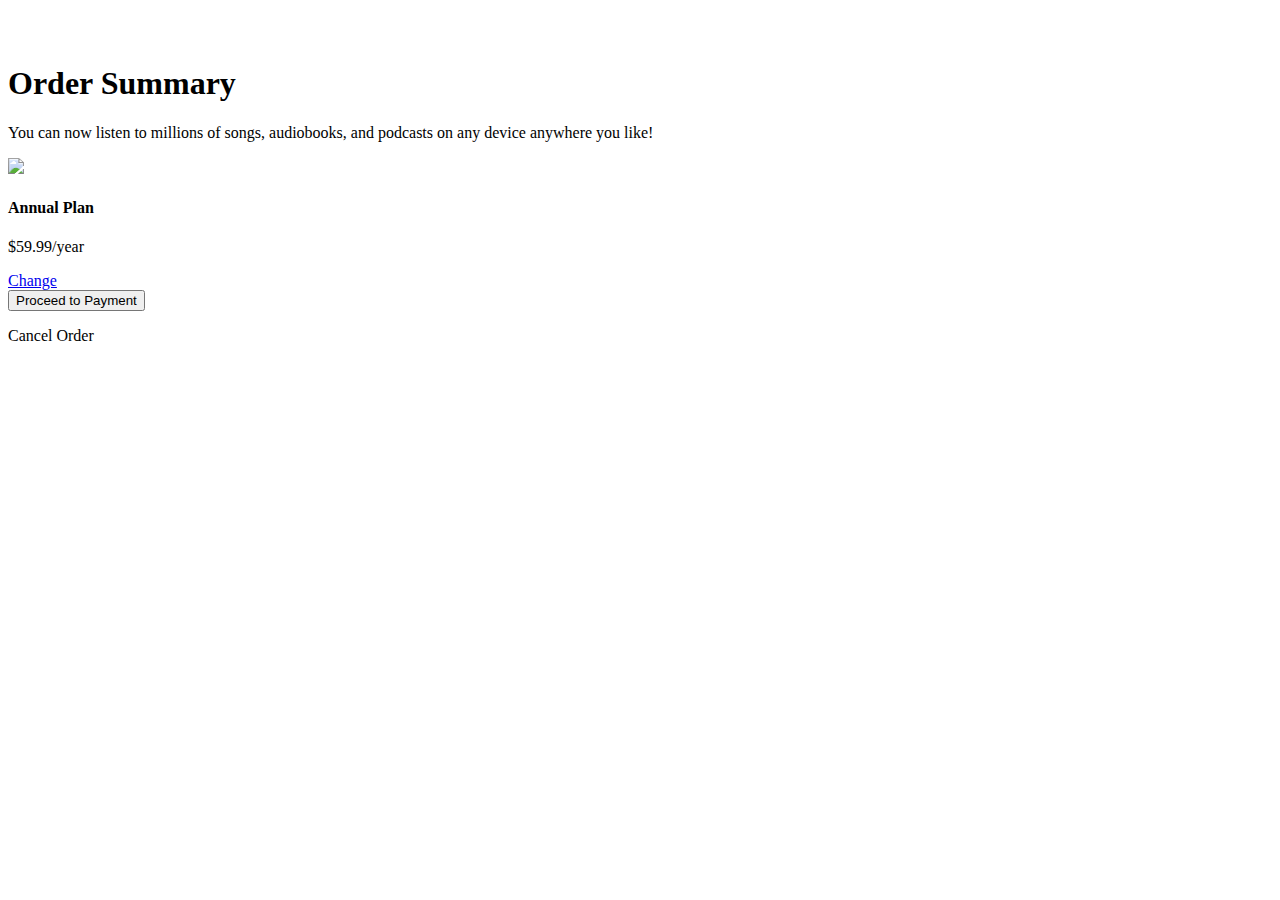
==== index.html @ a3d000ed "Update index.html" ====
<!DOCTYPE html>
<!DOCTYPE html>
<html lang="en">
<head>
  <meta charset="UTF-8">
  <meta name="viewport" content="width=device-width, initial-scale=1.0"> <!-- displays site properly based on user's device -->

  <link rel="icon" type="image/png" sizes="32x32" href="./images/favicon-32x32.png">
<link rel="stylesheet" href="styles.css">
  <title>Frontend Mentor | Order summary card</title>

  <!-- Feel free to remove these styles or customise in your own stylesheet 👍 -->
  <!-- <style>
    .attribution { font-size: 11px; text-align: center; }
    .attribution a { color: hsl(228, 45%, 44%); }
  </style> -->
</head>
<body>

  <section>
    <img src="pattern-background-desktop.svg" class="bgimg" alt="">
    <div>
      <div class = "hero">
        <img src="illustration-hero.svg" class="pic" style="border-top-left-radius: 1rem; border-top-right-radius: 1rem;" alt="">
        <h1 class="order"> Order Summary</h1>
        <p class="par">
          You can now listen to millions of songs, audiobooks, and podcasts on any 
          device anywhere you like!
        </p>

        <div class="plan">
          <img src="icon-music.svg">
          <div>
            <h4>Annual Plan</h4> 
            <p class="yr">$59.99/year</p>
          </div>
          <a href="#" class="change">Change</a> 
        </div>  

        <button class="btn">Proceed to Payment</button>
        <p class = "can">  Cancel Order </p>
      
       
      </div>
    </div>
    
  </section>

</body>
</html>
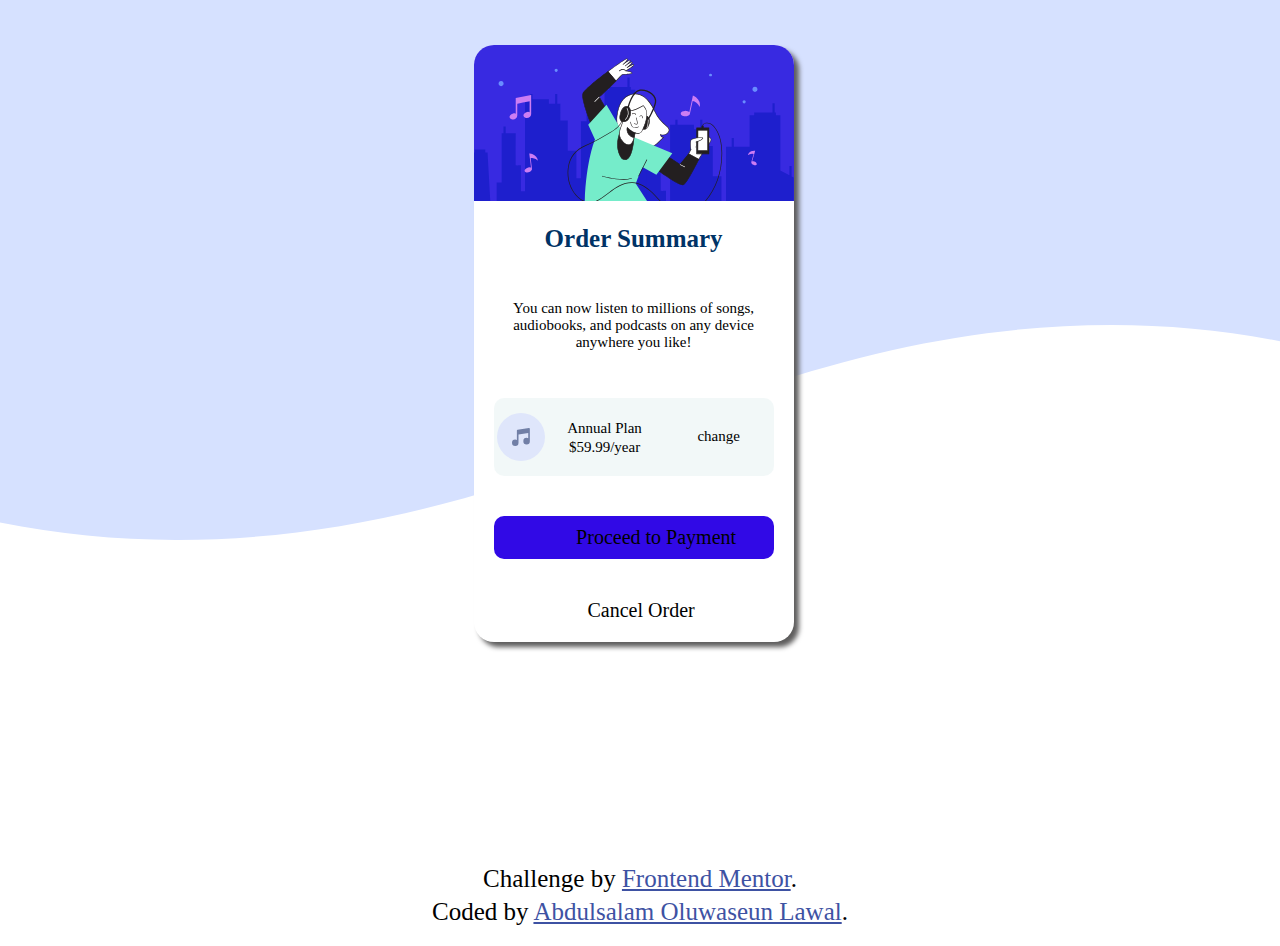
==== commit cad5df0d: "abdulsalam" ====
--- a/index.html
+++ b/index.html
@@ -1,50 +1,68 @@
-<!DOCTYPE html>
 <!DOCTYPE html>
 <html lang="en">
+
 <head>
-  <meta charset="UTF-8">
-  <meta name="viewport" content="width=device-width, initial-scale=1.0"> <!-- displays site properly based on user's device -->
+    <meta charset="UTF-8">
+    <meta name="viewport" content="width=device-width, initial-scale=1.0">
+    <!-- displays site properly based on user's device -->
+    <link rel="stylesheet" href="styles.css">
+    <link rel="icon" type="image/png" sizes="32x32" href="images/favicon-32x32.png">
 
-  <link rel="icon" type="image/png" sizes="32x32" href="./images/favicon-32x32.png">
-<link rel="stylesheet" href="styles.css">
-  <title>Frontend Mentor | Order summary card</title>
+    <title>Frontend Mentor | Order summary card</title>
 
-  <!-- Feel free to remove these styles or customise in your own stylesheet 👍 -->
-  <!-- <style>
-    .attribution { font-size: 11px; text-align: center; }
-    .attribution a { color: hsl(228, 45%, 44%); }
-  </style> -->
 </head>
-<body>
 
-  <section>
-    <img src="pattern-background-desktop.svg" class="bgimg" alt="">
-    <div>
-      <div class = "hero">
-        <img src="illustration-hero.svg" class="pic" style="border-top-left-radius: 1rem; border-top-right-radius: 1rem;" alt="">
-        <h1 class="order"> Order Summary</h1>
-        <p class="par">
-          You can now listen to millions of songs, audiobooks, and podcasts on any 
-          device anywhere you like!
-        </p>
+<body class="container">
+    <div class="sub-container">
+        <div class="pay">
+            <div>
+                <img src="images/illustration-hero.svg" alt="">
+            </div>
+            <h3>Order Summary</h3>
+            <div>
+                <p class="maintext">You can now listen to millions of songs, audiobooks, and podcasts on any device anywhere you like!</p>
+            </div>
+            <div class="button">
+                <div class="price1">
+                    <div class="img2">
+                        <img src="images/icon-music.svg" alt="" cl>
+                    </div>
+                    <div class="price">
+                        <p id="p1">Annual Plan</p>
+                        <p> $59.99/year </p>
+                    </div>
+                </div>
 
-        <div class="plan">
-          <img src="icon-music.svg">
-          <div>
-            <h4>Annual Plan</h4> 
-            <p class="yr">$59.99/year</p>
-          </div>
-          <a href="#" class="change">Change</a> 
-        </div>  
 
-        <button class="btn">Proceed to Payment</button>
-        <p class = "can">  Cancel Order </p>
-      
-       
-      </div>
+                <p id="p3">change</p>
+            </div>
+
+            <div id="p4">
+                Proceed to Payment
+            </div>
+
+            <div id="cl">
+                Cancel Order
+            </div>
+
+
+        </div>
+
+        <div class="attribution">
+            <p class="p5">
+                Challenge by <a href="https://www.frontendmentor.io?ref=challenge" target="_blank">Frontend Mentor</a>.
+            </p>
+            <p class="p6">
+                Coded by <a href="#">Abdulsalam Oluwaseun Lawal</a>.
+            </p>
+        </div>
+
+
     </div>
-    
-  </section>
+
+
+
 
 </body>
-</html>
+
+</html>--- a/styles.css
+++ b/styles.css
@@ -0,0 +1,344 @@
+* {
+    margin: 0;
+    padding: 0;
+}
+
+.container {
+    width: 100%;
+    height: 60vh;
+    background: url(bg-desktop.svg) center no-repeat;
+    background-size: cover;
+    /* background-image: url(bg-desktop.svg);
+    background-position: center no-repeat;*/
+}
+
+.sub-container {
+    display: flex;
+    flex-direction: column;
+    justify-content: space-evenly;
+}
+
+.img2 {
+    size: 10 x 10;
+    margin-top: 15px;
+}
+
+.img2:hover {
+    transition: 2ms;
+    transform: translateY(-2px);
+}
+
+.pay {
+    width: 25%;
+    border-radius: 20px;
+    position: absolute;
+    top: 5%;
+    left: 37%;
+    display: flex;
+    flex-direction: column;
+    justify-items: center;
+    justify-content: space-evenly;
+    background-color: white;
+    box-shadow: 5px 5px 5px rgb(94, 93, 93);
+}
+
+img {
+    width: 100%;
+    border-top-left-radius: 20px;
+    border-top-right-radius: 20px;
+}
+
+h3 {
+    color: #003366;
+    padding: 20px;
+    text-align: center;
+    font-size: 25px;
+}
+
+.maintext {
+    padding: 17px;
+    text-align: center;
+    font-size: 15px;
+    margin: 10px;
+}
+
+.button {
+    height: 40%;
+    text-align: center;
+    font-size: 15px;
+    margin: 20px;
+    background: rgba(123, 187, 187, 0.1);
+    border-radius: 10px;
+    display: flex;
+    flex-direction: row;
+    justify-content: space-evenly;
+    cursor: pointer;
+}
+
+.button:hover {
+    transition: 2ms;
+    transform: translateY(-2px);
+    box-shadow: 3px 3px 13px 9px rgb(202, 230, 230);
+}
+
+
+/*input-group i {
+    position: absolute;
+    top: 13px;
+    left: 17px;
+    font-size: 18px;
+    color: #aaa;
+}*/
+
+.price1 {
+    display: flex;
+    flex-direction: row;
+    justify-content: space-between;
+}
+
+.price {
+    padding: 10px;
+    margin: 10px;
+    display: flex;
+    flex-direction: column;
+    justify-content: space-around;
+}
+
+.price:hover {
+    transition: 2ms;
+    transform: translateY(-2px);
+}
+
+#p1 {
+    padding: 0px;
+    margin: 2px;
+}
+
+#p3 {
+    margin: 30px;
+}
+
+#p3:hover {
+    transition: 2ms;
+    transform: translateY(-2px);
+}
+
+#p4 {
+    height: 40%;
+    text-align: center;
+    font-size: 20px;
+    margin: 20px;
+    padding: 10px;
+    padding-left: 55px;
+    background: rgb(49, 9, 230);
+    border-radius: 10px;
+    cursor: pointer;
+}
+
+#p4:hover {
+    transition: 2ms;
+    transform: translateY(-2px);
+    box-shadow: 3px 3px 13px 9px rgb(13, 236, 236);
+}
+
+#cl {
+    text-align: center;
+    font-size: 20px;
+    margin: 10px;
+    padding: 10px;
+    padding-left: 25px;
+    border-radius: 10px;
+    cursor: pointer;
+}
+
+#cl:hover {
+    transition: 2ms;
+    transform: translateY(-2px);
+    box-shadow: 3px 3px 13px 9px rgb(232, 236, 236);
+}
+
+.attribution {
+    position: absolute;
+    top: 95%;
+    font-size: 25px;
+    margin-top: 10px;
+    text-align: center;
+    display: flex;
+    flex-direction: column;
+    justify-content: space-between;
+    align-self: center;
+}
+
+.attribution a {
+    color: hsl(228, 45%, 44%);
+}
+
+.p5 {
+    margin-bottom: 5px;
+}
+
+.p6 {
+    margin-bottom: 20px;
+}
+
+@media (max-width: 800px) {
+    .container {
+        width: 400%;
+        height: 60vh;
+        background: url(bg-desktop.svg) center no-repeat;
+        background-size: auto;
+    }
+    .sub-container {
+        display: flex;
+        flex-direction: column;
+        justify-content: space-evenly;
+    }
+    .pay {
+        width: 80%;
+        border-radius: 10px;
+        position: absolute;
+        top: 5%;
+        left: 10%;
+        display: flex;
+        flex-direction: column;
+        justify-items: center;
+        justify-content: space-evenly;
+    }
+    img {
+        width: 100%;
+        border-top-left-radius: 10px;
+        border-top-right-radius: 10px;
+    }
+    .button {
+        height: 40%;
+        text-align: center;
+        font-size: 15px;
+        margin: 10px;
+        background: rgba(123, 187, 187, 0.1);
+        border-radius: 10px;
+        display: flex;
+        flex-direction: row;
+        justify-content: space-evenly;
+        cursor: pointer;
+    }
+    .img2 {
+        size: 5 x 5;
+        margin: 10px;
+        display: flex;
+        flex-direction: row;
+        align-items: center;
+    }
+    #p3 {
+        margin: 10px;
+        margin-top: 30px;
+    }
+    .attribution {
+        position: absolute;
+        top: 95%;
+        left: 15%;
+        margin: 10px;
+        font-size: 15px;
+        display: flex;
+        flex-direction: column;
+        justify-items: space-between;
+        align-self: center;
+    }
+    #p4 {
+        height: 40%;
+        text-align: center;
+        font-size: 15px;
+        margin: 20px;
+        padding: 10px;
+        padding-left: 5px;
+        background: rgb(49, 9, 230);
+        border-radius: 10px;
+        cursor: pointer;
+    }
+    .p5 {
+        margin: 10px;
+    }
+    .p6 {
+        margin-bottom: 20px;
+    }
+}
+
+@media (max-height:600px) {
+    .attribution {
+        position: absolute;
+        top: 105%;
+        left: 10%;
+        margin-top: 15px;
+        font-size: 15px;
+        display: flex;
+        flex-direction: column;
+        justify-items: space-between;
+        align-items: center;
+    }
+}
+
+
+/*@media(max-width:370px) {
+    .button {
+        margin: 10px;
+    }
+    .price1 {}
+    .img2 {}
+    .price {
+        font-size: 15px;
+    }
+    #p3 {
+        font-size: 15px;
+    }
+}
+
+
+/*@media (max-width: 320px) {
+    .price {
+        padding: 5px;
+        display: flex;
+        flex-direction: column;
+        justify-content: space-between;
+    }
+    .button {
+        height: 40%;
+        text-align: center;
+        font-size: 10px;
+        margin: 20px;
+        background: rgba(123, 187, 187, 0.1);
+        border-radius: 10px;
+        display: flex;
+        flex-direction: row;
+        justify-content: space-evenly;
+        cursor: pointer;
+    }
+    .price1 {
+        font-size: 15px;
+        display: flex;
+        flex-direction: row;
+    }
+    .img2 {
+        size: 50 x 50;
+        margin-top: 0px;
+    }
+    #p4 {
+        height: 40%;
+        text-align: center;
+        font-size: 20px;
+        margin: 20px;
+        padding: 10px;
+        padding-left: 55px;
+        background: rgb(49, 9, 230);
+        border-radius: 10px;
+        cursor: pointer;
+    }
+    .attribution {
+        position: absolute;
+        top: 95%;
+        left: 20%;
+        margin: 10px;
+        font-size: 15px;
+        display: flex;
+        flex-direction: column;
+        justify-items: space-between;
+    }
+}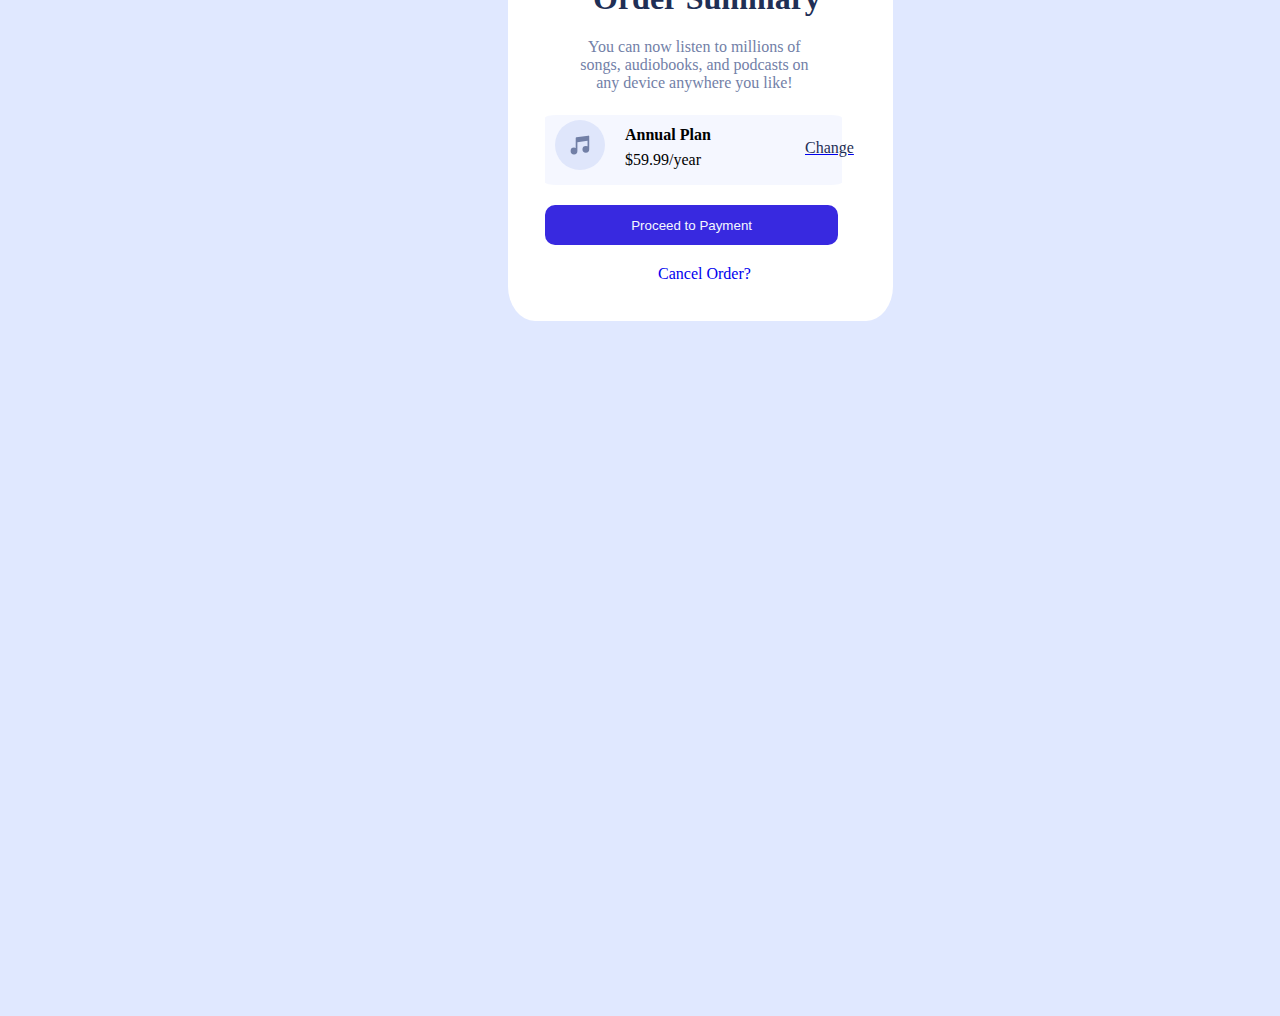
==== commit 8f42573d: "made more changes to the code" ====
--- a/index.html
+++ b/index.html
@@ -1,68 +1,97 @@
 <!DOCTYPE html>
 <html lang="en">
+<head>
+  <meta charset="UTF-8">
+  <meta name="viewport" content="width=device-width, initial-scale=1.0"> <!-- displays site properly based on user's device -->
 
-<head>
-    <meta charset="UTF-8">
-    <meta name="viewport" content="width=device-width, initial-scale=1.0">
-    <!-- displays site properly based on user's device -->
-    <link rel="stylesheet" href="styles.css">
-    <link rel="icon" type="image/png" sizes="32x32" href="images/favicon-32x32.png">
-
-    <title>Frontend Mentor | Order summary card</title>
+  <link rel="icon" type="image/png" sizes="32x32" href="./images/favicon-32x32.png">
+  <link rel="stylesheet" href="./style.css">
+  
+  <title>Frontend Mentor | Order summary card</title>
 
 </head>
+<body>
 
-<body class="container">
-    <div class="sub-container">
-        <div class="pay">
-            <div>
-                <img src="images/illustration-hero.svg" alt="">
-            </div>
-            <h3>Order Summary</h3>
-            <div>
-                <p class="maintext">You can now listen to millions of songs, audiobooks, and podcasts on any device anywhere you like!</p>
-            </div>
-            <div class="button">
-                <div class="price1">
-                    <div class="img2">
-                        <img src="images/icon-music.svg" alt="" cl>
-                    </div>
-                    <div class="price">
-                        <p id="p1">Annual Plan</p>
-                        <p> $59.99/year </p>
-                    </div>
-                </div>
+  <div class="container">
 
+    <div class="section-1">
 
-                <p id="p3">change</p>
-            </div>
+      <div class="img-bg">
+        <img src="/images/pattern-background-desktop.svg" alt="">
+      </div>
+  
+     <div class="box">
+        
+      </div>
+  
+      <div class="img-anim">
+        <img src="/images/illustration-hero.svg" alt="">
+      </div>
+  
+    </div>
 
-            <div id="p4">
-                Proceed to Payment
-            </div>
+    <div class="section-2">
+      <h1>Order Summary</h1>
+      <p>You can now listen to millions of songs, audiobooks, and podcasts on any 
+        device anywhere you like!</p>
+    </div> 
 
-            <div id="cl">
-                Cancel Order
-            </div>
+    <div class="section-3">
 
-
-        </div>
-
-        <div class="attribution">
-            <p class="p5">
-                Challenge by <a href="https://www.frontendmentor.io?ref=challenge" target="_blank">Frontend Mentor</a>.
-            </p>
-            <p class="p6">
-                Coded by <a href="#">Abdulsalam Oluwaseun Lawal</a>.
-            </p>
-        </div>
-
+     <div class="img-music">
+      <img src="/images/icon-music.svg" alt="">
+     </div>
+      <h4>Annual Plan</h4>
+      <p>$59.99/year</p>
+      <a href="#"><span class="change">Change</span></a>
 
     </div>
+
+    <div class="section-2">
+      <button class="pay">Proceed to Payment</button><br>
+      <a href="#"><span class="cancel">Cancel Order?</span></a>
+
+    </div>
+
+  
+    
+  </div>
 
 
 
 
+
+
+
+
+
+
+
+
+
+
+
+
+
+
+
+
+
+
+  <!-- Order Summary
+
+  
+
+  Annual Plan
+  
+
+  Change
+
+  
+  
+  <div class="attribution">
+    Challenge by <a href="https://www.frontendmentor.io?ref=challenge" target="_blank">Frontend Mentor</a>. 
+    Coded by <a href="#">Your Name Here</a>.
+  </div> -->
 </body>
-
 </html>--- a/style.css
+++ b/style.css
@@ -0,0 +1,128 @@
+body {
+    background-color:  hsl(225, 100%, 94%);
+    /* font-family: (https://fonts.google.com/specimen/Red+Hat+Display); */
+}
+.img-bg img {
+    width: 100%;
+    max-width: 100%;
+    
+}
+
+.box {
+    width: 385px;
+    height: 55vh; 
+    background-color: white;
+    border-bottom-left-radius: 7%;
+    border-bottom-right-radius: 7%;
+    position: relative;
+   bottom: 200px;
+    left: 500px;
+
+}
+
+.img-anim img {
+    width: 100%;
+    max-width: 28.9%;
+    border-top-left-radius: 7%;
+    border-top-right-radius: 7%;
+    position: relative;
+    left: 500px;
+    bottom: 753px ;
+}
+
+.section-2 {
+    position: relative;
+    bottom: 745px;
+}
+
+h1 {
+    margin-left: 585px;
+    color: hsl(223, 47%, 23%);
+    font-weight: 900;
+}
+
+.section-2 p {
+    width: 100%;
+    max-width: 20%;
+    text-align: center;
+    margin-left: 560px;
+    align-items: justify;
+    font-size: 16px;
+    color:  hsl(224, 23%, 55%);
+}
+
+
+.section-3 {
+    width: 100%;
+    height: 70px;
+    max-width: 23.5%;
+    position: relative;
+    bottom: 738px;
+    left: 537px;
+    border-radius: 4%;
+    background-color: hsl(225, 100%, 98%); 
+}
+
+
+.img-music img {
+    width: 50px;
+    height: 50px;
+    margin-top: 5px;
+    margin-left: 10px;
+}
+
+.section-3 h4{
+    position: inherit;
+    bottom: 70px;
+    left: 80px;
+    font-weight: 700;
+}
+
+.section-3 p {
+    position: inherit;
+    bottom: 84px;
+    left: 80px;
+}
+ a .change {
+    position: relative;
+    bottom: 130px;
+    left: 260px;
+    color: hsl(223, 47%, 23%);
+}
+
+a .change :hover {
+    text-decoration: none;
+}
+
+
+
+.pay {
+    width: 100%;
+    max-width: 23.2%;
+    height: 40px;
+    margin-left: 537px;
+    margin-top: 27px;
+    background-color: hsl(245, 75%, 52%);
+    border: blue;
+    color: hsl(225, 100%, 98%);
+    border-radius: 10px;
+}
+
+.section-2 .pay :hover {
+    color: hsl(245, 75%, 52%);
+}
+.section-2 a{
+    text-decoration: none;
+}
+.cancel {
+    margin-left: 650px;
+    position: relative;
+    top: 20px;
+    font-weight: 500;
+}
+
+
+
+
+
+
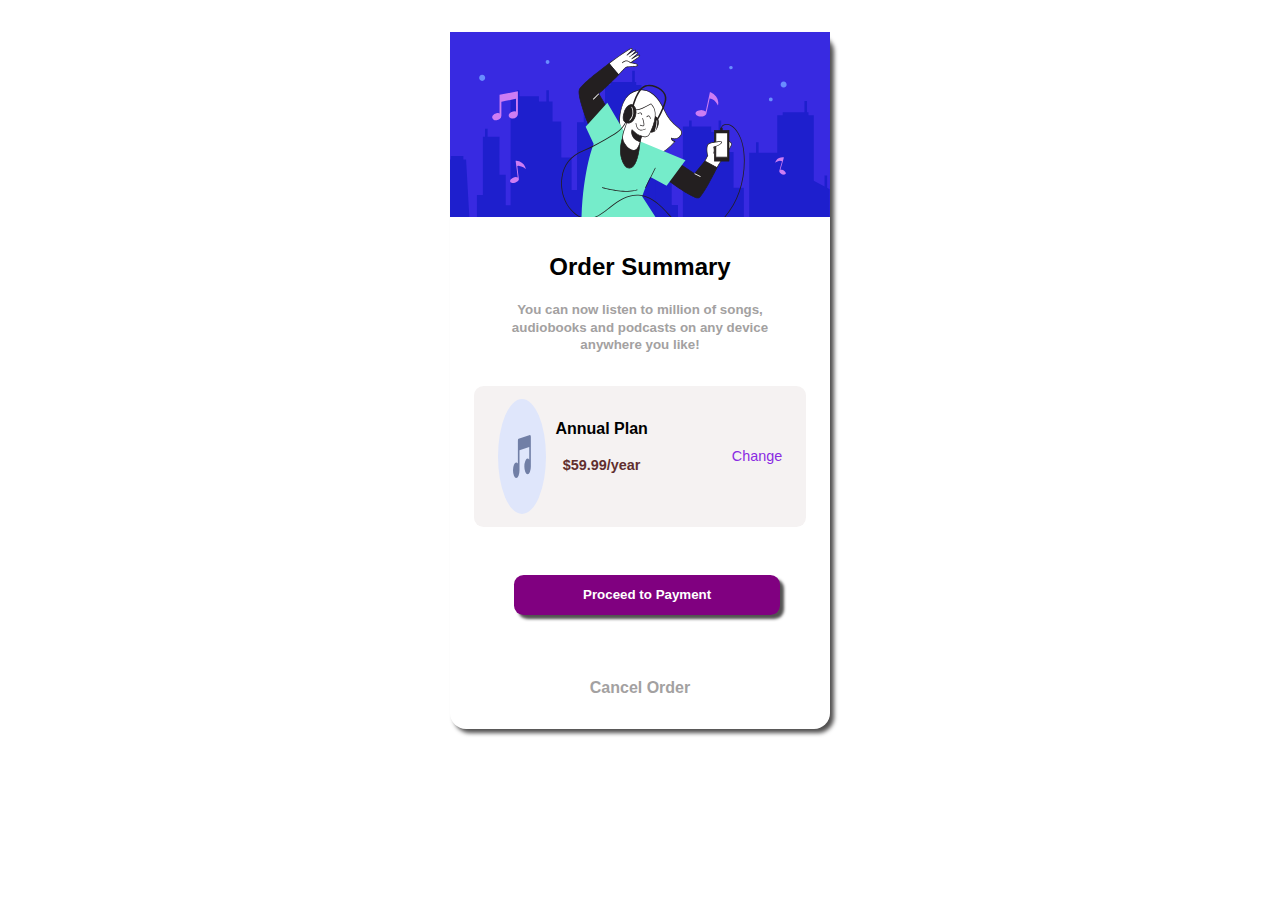
==== commit ce7e0251: "first commit" ====
--- a/index.html
+++ b/index.html
@@ -1,97 +1,40 @@
-<!DOCTYPE html>
-<html lang="en">
-<head>
-  <meta charset="UTF-8">
-  <meta name="viewport" content="width=device-width, initial-scale=1.0"> <!-- displays site properly based on user's device -->
+  <!DOCTYPE html>
+  <html lang="en">
+  <head>
+    <meta charset="UTF-8">
+    <meta name="viewport" content="width=device-width, initial-scale=1.0"> <!-- displays site properly based on user's device -->
+  <link rel="icon" type="image/png" sizes="32x32" href="./images/favicon-32x32.png">
+  <link rel="stylesheet" href="style.css">
+    
+    <title>Frontend Mentor | Order summary card</title>
+  </head>
+  <body>
+    <div class="card-body">
+      <div class="card-header">
+        <img src="./images/illustration-hero.svg" alt="" />
+      </div>
+      <div class="card-text">
+        <h2>Order Summary</h2>
+        <p>
+          You can now listen to million of songs, audiobooks and podcasts on any
+          device anywhere you like!
+        </p>
+      </div>
+      <div class="card-price">
+        <div class="price-details">
+          <img src="./images/icon-music.svg" alt="" />
+          <h4>
+            Annual Plan <br />
+            <p>&#36;59.99/year</p>
+          </h4>
+        </div>
+        <p><a href=""> Change</a></p>
+      </div>
+      <div class="submit">
+        <button>Proceed to Payment</button>
+      </div>
+      <h3><a href="">Cancel Order</a></h3>
+    </div>
+  </body>
+</html>
 
-  <link rel="icon" type="image/png" sizes="32x32" href="./images/favicon-32x32.png">
-  <link rel="stylesheet" href="./style.css">
-  
-  <title>Frontend Mentor | Order summary card</title>
-
-</head>
-<body>
-
-  <div class="container">
-
-    <div class="section-1">
-
-      <div class="img-bg">
-        <img src="/images/pattern-background-desktop.svg" alt="">
-      </div>
-  
-     <div class="box">
-        
-      </div>
-  
-      <div class="img-anim">
-        <img src="/images/illustration-hero.svg" alt="">
-      </div>
-  
-    </div>
-
-    <div class="section-2">
-      <h1>Order Summary</h1>
-      <p>You can now listen to millions of songs, audiobooks, and podcasts on any 
-        device anywhere you like!</p>
-    </div> 
-
-    <div class="section-3">
-
-     <div class="img-music">
-      <img src="/images/icon-music.svg" alt="">
-     </div>
-      <h4>Annual Plan</h4>
-      <p>$59.99/year</p>
-      <a href="#"><span class="change">Change</span></a>
-
-    </div>
-
-    <div class="section-2">
-      <button class="pay">Proceed to Payment</button><br>
-      <a href="#"><span class="cancel">Cancel Order?</span></a>
-
-    </div>
-
-  
-    
-  </div>
-
-
-
-
-
-
-
-
-
-
-
-
-
-
-
-
-
-
-
-
-
-
-  <!-- Order Summary
-
-  
-
-  Annual Plan
-  
-
-  Change
-
-  
-  
-  <div class="attribution">
-    Challenge by <a href="https://www.frontendmentor.io?ref=challenge" target="_blank">Frontend Mentor</a>. 
-    Coded by <a href="#">Your Name Here</a>.
-  </div> -->
-</body>
-</html>--- a/style.css
+++ b/style.css
@@ -1,128 +1,110 @@
-body {
-    background-color:  hsl(225, 100%, 94%);
-    /* font-family: (https://fonts.google.com/specimen/Red+Hat+Display); */
-}
-.img-bg img {
+/*   The file represents the CSS for the project.  */ 
+{
+    padding: 0;
+    margin: 0;
+    box-sizing: border-box;
+  }
+  
+  body {
+    background-image: url("./images/pattern-background-desktop.svg");
+    background-repeat: no-repeat;
+    font-family: Arial, Helvetica, sans-serif;
+  }
+  
+  .card-body {
+    border-radius: 1rem;
+    width: 30%;
+    margin: 2rem auto;
+    background: white;
+    box-shadow: 4px 4px 4px rgb(82, 81, 81);
+  }
+  
+  .card-header > img {
     width: 100%;
-    max-width: 100%;
-    
-}
-
-.box {
-    width: 385px;
-    height: 55vh; 
-    background-color: white;
-    border-bottom-left-radius: 7%;
-    border-bottom-right-radius: 7%;
-    position: relative;
-   bottom: 200px;
-    left: 500px;
-
-}
-
-.img-anim img {
-    width: 100%;
-    max-width: 28.9%;
-    border-top-left-radius: 7%;
-    border-top-right-radius: 7%;
-    position: relative;
-    left: 500px;
-    bottom: 753px ;
-}
-
-.section-2 {
-    position: relative;
-    bottom: 745px;
-}
-
-h1 {
-    margin-left: 585px;
-    color: hsl(223, 47%, 23%);
-    font-weight: 900;
-}
-
-.section-2 p {
-    width: 100%;
-    max-width: 20%;
+  }
+  
+  .card-text,
+  .card-price {
+    margin: 2rem auto;
+    width: 75%;
+  }
+  
+  .card-text > h2,
+  p {
     text-align: center;
-    margin-left: 560px;
-    align-items: justify;
-    font-size: 16px;
-    color:  hsl(224, 23%, 55%);
-}
-
-
-.section-3 {
-    width: 100%;
-    height: 70px;
-    max-width: 23.5%;
-    position: relative;
-    bottom: 738px;
-    left: 537px;
-    border-radius: 4%;
-    background-color: hsl(225, 100%, 98%); 
-}
-
-
-.img-music img {
-    width: 50px;
-    height: 50px;
-    margin-top: 5px;
-    margin-left: 10px;
-}
-
-.section-3 h4{
-    position: inherit;
-    bottom: 70px;
-    left: 80px;
-    font-weight: 700;
-}
-
-.section-3 p {
-    position: inherit;
-    bottom: 84px;
-    left: 80px;
-}
- a .change {
-    position: relative;
-    bottom: 130px;
-    left: 260px;
-    color: hsl(223, 47%, 23%);
-}
-
-a .change :hover {
+  }
+  
+  .card-text h2 {
+    font-weight: bolder;
+  }
+  
+  .card-text p {
+    margin-top: 0.5rem;
+    font-size: smaller;
+    color: rgb(163, 161, 161);
+    font-weight: bolder;
+    line-height: 1.1rem;
+  }
+  
+  .card-price {
+    background-color: rgb(245, 242, 242);
+    padding: 0.8rem 1.5rem;
+    border-radius: 0.6rem;
+    display: flex;
+    justify-content: space-between;
+    align-items: center;
+  }
+  
+  .card-price > p a {
+    font-size: 0.9rem;
+    color: blueviolet;
+  }
+  
+  .price-details {
+    display: flex;
+  }
+  
+  .price-details img {
+    margin-right: 0.6rem;
+  }
+  
+  .price-details p {
+    font-size: 0.9rem;
+    color: rgb(97, 47, 47);
+    line-height: 1.6rem;
+  }
+  
+  button {
+    background-color: purple;
+    padding: 0.8rem;
+    width: 70%;
+    margin: 1rem 4rem;
+    font-family: Arial, Helvetica, sans-serif;
+    color: white;
+    font-weight: bolder;
+    border: none;
+    border-radius: 0.6rem;
+    box-shadow: 4px 4px 3px rgb(82, 81, 81);
+  }
+  
+  .card-body > h3 {
+    font-size: 1rem;
+    color: rgb(163, 161, 161);
+    text-align: center;
+    padding: 2rem;
+  }
+  
+  .card-body > h3 a {
     text-decoration: none;
-}
-
-
-
-.pay {
-    width: 100%;
-    max-width: 23.2%;
-    height: 40px;
-    margin-left: 537px;
-    margin-top: 27px;
-    background-color: hsl(245, 75%, 52%);
-    border: blue;
-    color: hsl(225, 100%, 98%);
-    border-radius: 10px;
-}
-
-.section-2 .pay :hover {
-    color: hsl(245, 75%, 52%);
-}
-.section-2 a{
+    color: rgb(163, 161, 161);
+  }
+  
+  .card-body > h3 a:hover {
     text-decoration: none;
-}
-.cancel {
-    margin-left: 650px;
-    position: relative;
-    top: 20px;
-    font-weight: 500;
-}
-
-
-
-
-
-
+    color: rgb(19, 19, 19);
+  }
+  
+  .card-price > p a {
+    text-decoration: none;
+  }
+  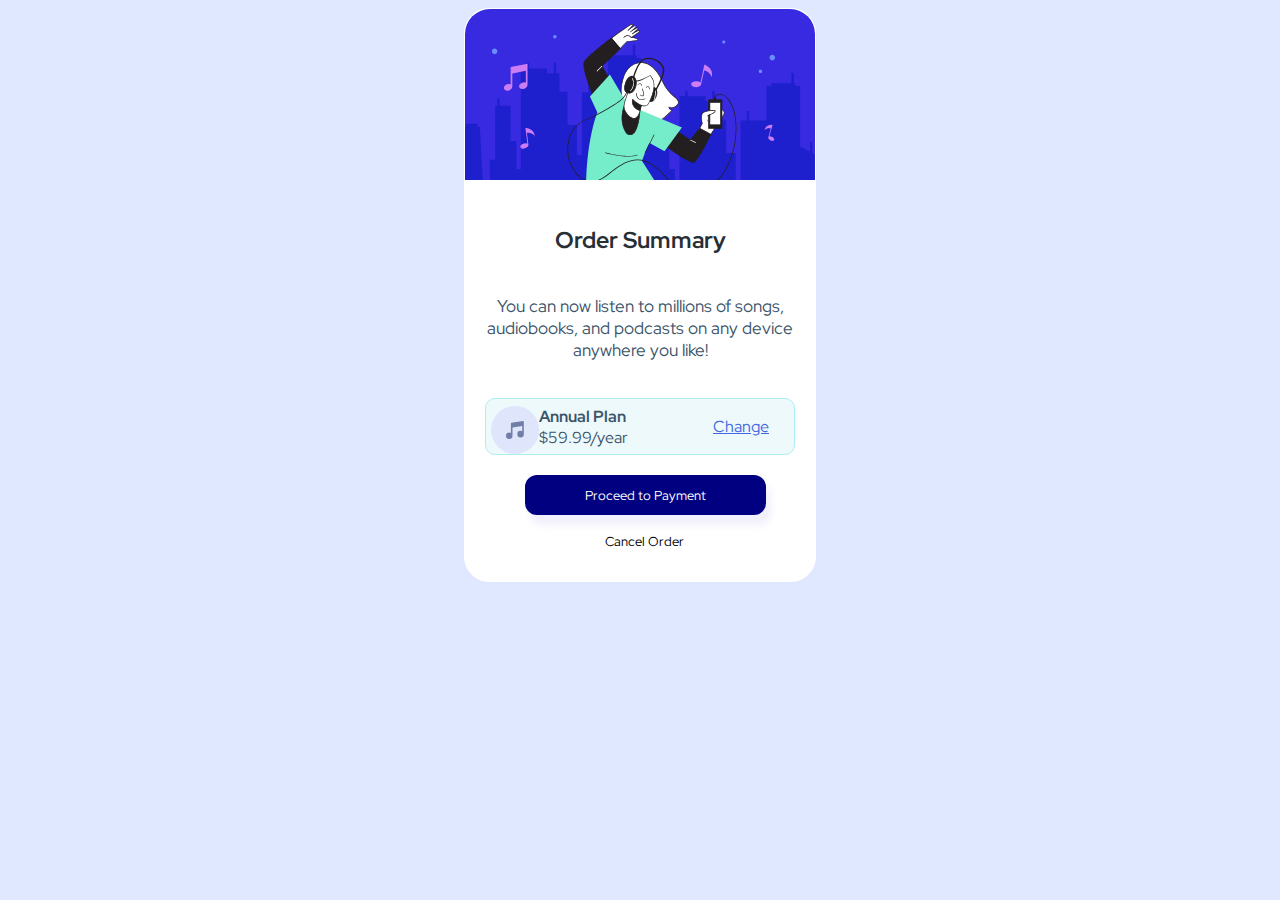
==== commit 47b46829: "second-update" ====
--- a/index.html
+++ b/index.html
@@ -1,40 +1,49 @@
-  <!DOCTYPE html>
-  <html lang="en">
-  <head>
-    <meta charset="UTF-8">
-    <meta name="viewport" content="width=device-width, initial-scale=1.0"> <!-- displays site properly based on user's device -->
+<!DOCTYPE html>
+<html lang="en">
+<head>
+  <meta charset="UTF-8">
+  <meta name="viewport" content="width=device-width, initial-scale=1.0"> <!-- displays site properly based on user's device -->
+
   <link rel="icon" type="image/png" sizes="32x32" href="./images/favicon-32x32.png">
-  <link rel="stylesheet" href="style.css">
+
+  <title>Frontend Mentor | Order summary card</title>
+
+  <!-- Feel free to remove these styles or customise in your own stylesheet 👍 -->
+  <style>
+    .attribution { font-size: 11px; text-align: center; }
+    .attribution a { color: hsl(228, 45%, 44%); }
+  </style>
+
+  <link href="style.css" rel="stylesheet">
+  <link rel="preconnect" href="https://fonts.googleapis.com">
+<link rel="preconnect" href="https://fonts.gstatic.com" crossorigin>
+<link href="https://fonts.googleapis.com/css2?family=Red+Hat+Display:wght@500;700;900&display=swap" rel="stylesheet">
+
+</head>
+<body>
+  <div class='container'>
+      <img class='girl' src=./images/illustration-hero.svg>
+          <h2>Order Summary</h2>
+
+        <p>You can now listen to millions of songs,<br/> audiobooks, and podcasts on any device<br/> anywhere you like!</p>
+      <section class="Annual">
+        <img src=./images/icon-music.svg>
     
-    <title>Frontend Mentor | Order summary card</title>
-  </head>
-  <body>
-    <div class="card-body">
-      <div class="card-header">
-        <img src="./images/illustration-hero.svg" alt="" />
-      </div>
-      <div class="card-text">
-        <h2>Order Summary</h2>
-        <p>
-          You can now listen to million of songs, audiobooks and podcasts on any
-          device anywhere you like!
-        </p>
-      </div>
-      <div class="card-price">
-        <div class="price-details">
-          <img src="./images/icon-music.svg" alt="" />
-          <h4>
-            Annual Plan <br />
-            <p>&#36;59.99/year</p>
-          </h4>
-        </div>
-        <p><a href=""> Change</a></p>
-      </div>
-      <div class="submit">
-        <button>Proceed to Payment</button>
-      </div>
-      <h3><a href="">Cancel Order</a></h3>
-    </div>
-  </body>
-</html>
+     <div><strong>Annual Plan</strong>
 
+      $59.99/year</div>
+
+      <a>Change</a>
+    </section>
+
+    <div><button class="ptp">Proceed to Payment</button> <br/>
+    <button class= "co">Cancel Order</button></div>
+
+  </div>
+  
+  <!-- <div class="attribution">
+    Challenge by <a href="https://www.frontendmentor.io?ref=challenge" target="_blank">Frontend Mentor</a>. 
+    Coded by <a href="#">Your Name Here</a>.
+  </div> -->
+</body>
+</html>--- a/style.css
+++ b/style.css
@@ -1,110 +1,87 @@
-/*   The file represents the CSS for the project.  */ 
-{
-    padding: 0;
-    margin: 0;
-    box-sizing: border-box;
-  }
-  
-  body {
-    background-image: url("./images/pattern-background-desktop.svg");
-    background-repeat: no-repeat;
-    font-family: Arial, Helvetica, sans-serif;
-  }
-  
-  .card-body {
-    border-radius: 1rem;
-    width: 30%;
-    margin: 2rem auto;
-    background: white;
-    box-shadow: 4px 4px 4px rgb(82, 81, 81);
-  }
-  
-  .card-header > img {
+body{
+    background-image: url(./images/pattern-background-desktop.svg);
+    background-repeat:no-repeat;
+    background-color: hsl(225, 100%, 94%);
+}
+.container{
     width: 100%;
-  }
-  
-  .card-text,
-  .card-price {
-    margin: 2rem auto;
-    width: 75%;
-  }
-  
-  .card-text > h2,
-  p {
+    max-width: 350px;
+    margin-left: auto;
+    margin-right: auto;
+    background-color: white;
+    border: 1px solid white;
+    border-radius: 25px;
+    color: rgb(58, 84, 105);
+    text-shadow: royalblue;
+    font-family:  'Red Hat Display', sans-serif;
+}
+.girl{
+    width: 100%;;
+    border-top-left-radius: 25px;
+    border-top-right-radius: 25px;
+}
+h2{
+    font-family:  'Red Hat Display', sans-serif;
+    font-size: 23px;
     text-align: center;
-  }
-  
-  .card-text h2 {
-    font-weight: bolder;
-  }
-  
-  .card-text p {
-    margin-top: 0.5rem;
-    font-size: smaller;
-    color: rgb(163, 161, 161);
-    font-weight: bolder;
-    line-height: 1.1rem;
-  }
-  
-  .card-price {
-    background-color: rgb(245, 242, 242);
-    padding: 0.8rem 1.5rem;
-    border-radius: 0.6rem;
-    display: flex;
-    justify-content: space-between;
-    align-items: center;
-  }
-  
-  .card-price > p a {
-    font-size: 0.9rem;
-    color: blueviolet;
-  }
-  
-  .price-details {
-    display: flex;
-  }
-  
-  .price-details img {
-    margin-right: 0.6rem;
-  }
-  
-  .price-details p {
-    font-size: 0.9rem;
-    color: rgb(97, 47, 47);
-    line-height: 1.6rem;
-  }
-  
-  button {
-    background-color: purple;
-    padding: 0.8rem;
-    width: 70%;
-    margin: 1rem 4rem;
-    font-family: Arial, Helvetica, sans-serif;
+    color: rgb(39, 47, 54);
+    text-shadow: hsl(225, 100%, 94%);
+    margin: 40px;
+}
+section{
+    border: 1px solid paleturquoise;
+    background-color:rgba(198, 236, 243, 0.3);
+    margin: 20px;
+    padding-left: 5px;
+    border-radius: 10px;
+}
+.Annual{
+    display:flex;
+    font-display: center;
+    padding-top: 7px;
+    display: inline-flex;
+}
+a{
+    text-decoration: underline royalblue;
+    padding-left: 25px;
+    margin-top: 10px; 
+    padding-right: 25px;
+    color: royalblue;
+
+}
+p{
+    text-align:center;
+    font-size: 17px;
+    font-family: 'Red Hat Display', sans-serif;
+    margin-left: 20px;
+    margin-right: 20px;
+}
+div{
+    
+}
+button{
+    text-align: center;
+    display: inline-block;
+    margin-bottom: 15px;
+    margin-left: 35px;
+}
+.ptp{
+    border: 10px solid navy;
+    border-radius: 12px;
     color: white;
-    font-weight: bolder;
-    border: none;
-    border-radius: 0.6rem;
-    box-shadow: 4px 4px 3px rgb(82, 81, 81);
-  }
-  
-  .card-body > h3 {
-    font-size: 1rem;
-    color: rgb(163, 161, 161);
-    text-align: center;
-    padding: 2rem;
-  }
-  
-  .card-body > h3 a {
-    text-decoration: none;
-    color: rgb(163, 161, 161);
-  }
-  
-  .card-body > h3 a:hover {
-    text-decoration: none;
-    color: rgb(19, 19, 19);
-  }
-  
-  .card-price > p a {
-    text-decoration: none;
-  }
-  +    background-color: navy;
+    font-family: 'Red Hat Display', sans-serif;
+    padding-left: 50px;
+    padding-right: 50px;
+    margin-left: 60px;
+    box-shadow: 5px 10px 7px rgba(101, 92, 221, 0.096);
+}
+.co{
+    border: hidden;
+    background-color: white;
+    padding-left: 50px;
+    padding-right: 50px;
+    margin-left: 90px;
+    margin-bottom: 30px;
+    font-family: 'Red Hat Display', sans-serif;
+}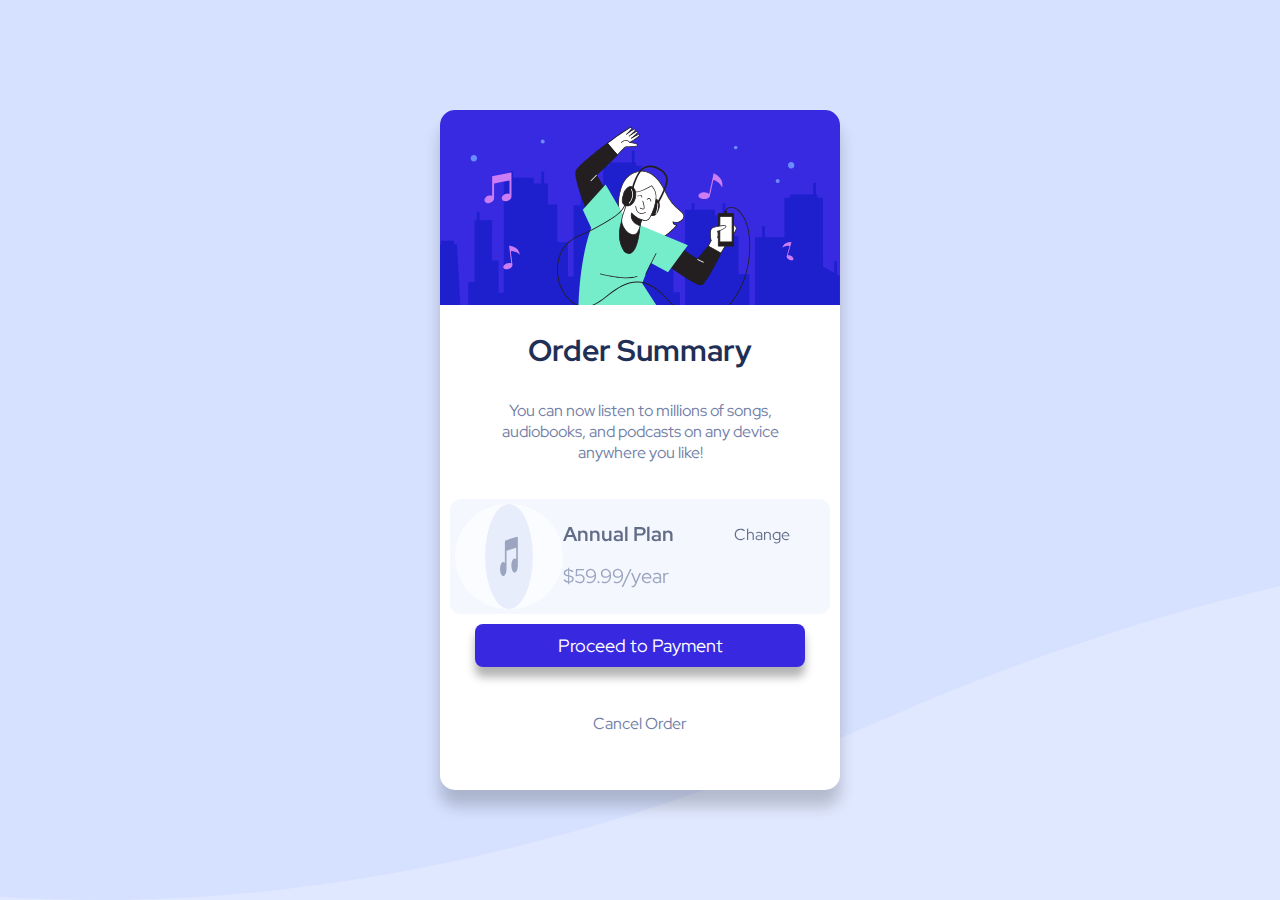
==== commit d3f827af: "uploaded file" ====
--- a/index.html
+++ b/index.html
@@ -3,47 +3,50 @@
 <head>
   <meta charset="UTF-8">
   <meta name="viewport" content="width=device-width, initial-scale=1.0"> <!-- displays site properly based on user's device -->
-
+  <link rel="stylesheet" href="style.css">
   <link rel="icon" type="image/png" sizes="32x32" href="./images/favicon-32x32.png">
-
   <title>Frontend Mentor | Order summary card</title>
 
   <!-- Feel free to remove these styles or customise in your own stylesheet 👍 -->
-  <style>
-    .attribution { font-size: 11px; text-align: center; }
-    .attribution a { color: hsl(228, 45%, 44%); }
-  </style>
-
-  <link href="style.css" rel="stylesheet">
-  <link rel="preconnect" href="https://fonts.googleapis.com">
-<link rel="preconnect" href="https://fonts.gstatic.com" crossorigin>
-<link href="https://fonts.googleapis.com/css2?family=Red+Hat+Display:wght@500;700;900&display=swap" rel="stylesheet">
 
 </head>
 <body>
-  <div class='container'>
-      <img class='girl' src=./images/illustration-hero.svg>
-          <h2>Order Summary</h2>
 
-        <p>You can now listen to millions of songs,<br/> audiobooks, and podcasts on any device<br/> anywhere you like!</p>
-      <section class="Annual">
-        <img src=./images/icon-music.svg>
-    
-     <div><strong>Annual Plan</strong>
+  <section>
+  <div class="container">
+    <div class="card">
+       <img  class="image" src="images/illustration-hero.svg" alt="">
 
-      $59.99/year</div>
+       <div class="order">
+      <div class="summary">
+        <h1>Order Summary</h1>
+        <p>You can now listen to millions of songs, audiobooks, and podcasts on any 
+        device anywhere you like! </p>
+      </div>
 
-      <a>Change</a>
-    </section>
+      <div class="icon">
+        <img src="images/icon-music.svg" alt="" class="icon-image">
+        <div class="annual">
+          <h2>Annual Plan</h2>
+          <p>$59.99/year</p>
+        </div>
+        <a href="change.html" class="change">Change</a>
+      </div>
 
-    <div><button class="ptp">Proceed to Payment</button> <br/>
-    <button class= "co">Cancel Order</button></div>
+      <div class="btn">
+      Proceed to Payment
+      </div>
 
+      <div class="cancel"><p>Cancel Order</p></div>
+
+    </div>
+    </div>
   </div>
+  </section>
+
+     
   
-  <!-- <div class="attribution">
-    Challenge by <a href="https://www.frontendmentor.io?ref=challenge" target="_blank">Frontend Mentor</a>. 
-    Coded by <a href="#">Your Name Here</a>.
-  </div> -->
+  
+
 </body>
 </html>--- a/style.css
+++ b/style.css
@@ -1,87 +1,132 @@
+/*   The file represents the CSS for the project.  */ 
+
+@import url('https://fonts.googleapis.com/css2?family=Red+Hat+Display:wght@500;700;900&display=swap');
 body{
-    background-image: url(./images/pattern-background-desktop.svg);
-    background-repeat:no-repeat;
+    box-sizing: border-box;
+    padding: 0;
+    margin: 0;  
+    font-family: 'Red Hat Display', sans-serif;
+}
+
+body{
+    display:flex;
+    justify-content: center;
+    align-items: center;
+    background-image: url(images/pattern-background-mobile.svg);
+    background-repeat: no-repeat;
+    background-size: cover;
     background-color: hsl(225, 100%, 94%);
+    min-height: 100vh;
 }
-.container{
+.container {
+    position: relative;
     width: 100%;
-    max-width: 350px;
-    margin-left: auto;
-    margin-right: auto;
-    background-color: white;
-    border: 1px solid white;
-    border-radius: 25px;
-    color: rgb(58, 84, 105);
-    text-shadow: royalblue;
-    font-family:  'Red Hat Display', sans-serif;
+    margin: 50px;
+    max-width: 400px;
+    min-height: 400px;
+    border-radius: 15px;
+    box-shadow: 0 1rem 1rem rgba(0,0,0, .2);
+    background-color: #fff;
+    
+} 
+
+.image {
+    width: 100%;
+    border-radius: 15px;
+    border-bottom-left-radius: 0px;
+    border-bottom-right-radius: 0px;
 }
-.girl{
-    width: 100%;;
-    border-top-left-radius: 25px;
-    border-top-right-radius: 25px;
+.order {
+   padding-left: 10px;
+   padding-right: 10px;
 }
-h2{
-    font-family:  'Red Hat Display', sans-serif;
-    font-size: 23px;
+
+.summary h1 {
     text-align: center;
-    color: rgb(39, 47, 54);
-    text-shadow: hsl(225, 100%, 94%);
-    margin: 40px;
-}
-section{
-    border: 1px solid paleturquoise;
-    background-color:rgba(198, 236, 243, 0.3);
-    margin: 20px;
-    padding-left: 5px;
-    border-radius: 10px;
-}
-.Annual{
-    display:flex;
-    font-display: center;
-    padding-top: 7px;
-    display: inline-flex;
-}
-a{
-    text-decoration: underline royalblue;
-    padding-left: 25px;
-    margin-top: 10px; 
-    padding-right: 25px;
-    color: royalblue;
+    font-weight: 150px;
+    font-size: 30px;
+    color: hsl(223, 47%, 23%);
 
 }
-p{
-    text-align:center;
-    font-size: 17px;
-    font-family: 'Red Hat Display', sans-serif;
-    margin-left: 20px;
-    margin-right: 20px;
+.summary p {
+    text-align: center;
+    font-size: 16px;
+    color: hsl(224, 23%, 55%);
+    padding: 10px 20px 20px 20px;
 }
-div{
+.icon {
+    display: flex;
+   flex-wrap: wrap;
+   background-color: hsl(225, 83%, 97%);
+   opacity: 0.7;
+   border-radius: 10px;
+   padding: 5px 5px;
+
+
+}
+.icon-image {
+    padding-right: 30px;
+    padding-left: 30px;
+    font-size: 5px!important;
+    border-radius: 100px!important;
+    background-color: hsl(225, 100%, 99%) !important;
+    
     
 }
-button{
+.annual {
+    padding-right: 20px;
+    color:  hsl(225, 100%, 94%);
+   
+}
+.annual h2 {
+    color: hsl(223, 47%, 23%) !important;
+    font-size: 20px;
+    padding-bottom: 0px !important;
+}
+.annual p {
+    font-weight: 100px;
+    font-size: 20px;
+    margin-top: 0px;
+    padding-top: 0px !important;
+    color: hsl(224, 23%, 55%);
+  
+}
+.change {
+    padding-left: 40px;
+    margin-top: 20px;
+   font-weight: 500px;
+    text-decoration: none;
+    color:  hsl(223, 47%, 23%);
+}
+
+.btn {
+    font-size: 18px;
+    background-color: hsl(245, 75%, 52%);
+    color: white;
+    font-weight: 300px;
+    border-radius: 0.5rem;
     text-align: center;
-    display: inline-block;
-    margin-bottom: 15px;
-    margin-left: 35px;
+    padding: 10px;
+    margin: 10px 25px 10px 25px;
+    box-shadow: 0 0.6rem 0.6rem rgba(0,0,0, .3);
 }
-.ptp{
-    border: 10px solid navy;
-    border-radius: 12px;
-    color: white;
-    background-color: navy;
-    font-family: 'Red Hat Display', sans-serif;
-    padding-left: 50px;
-    padding-right: 50px;
-    margin-left: 60px;
-    box-shadow: 5px 10px 7px rgba(101, 92, 221, 0.096);
+
+.cancel{
+    padding: 20px 0 40px;
+    text-align: center;
+    color: hsl(224, 23%, 55%);
+    
 }
-.co{
-    border: hidden;
-    background-color: white;
-    padding-left: 50px;
-    padding-right: 50px;
-    margin-left: 90px;
-    margin-bottom: 30px;
-    font-family: 'Red Hat Display', sans-serif;
+.cancel:hover,
+.btn:hover{
+    cursor: pointer;
+}
+
+
+@media (max-width: 375px){
+    .container{
+        max-width: 300px;
+      
+        margin: 10px;
+    }
 }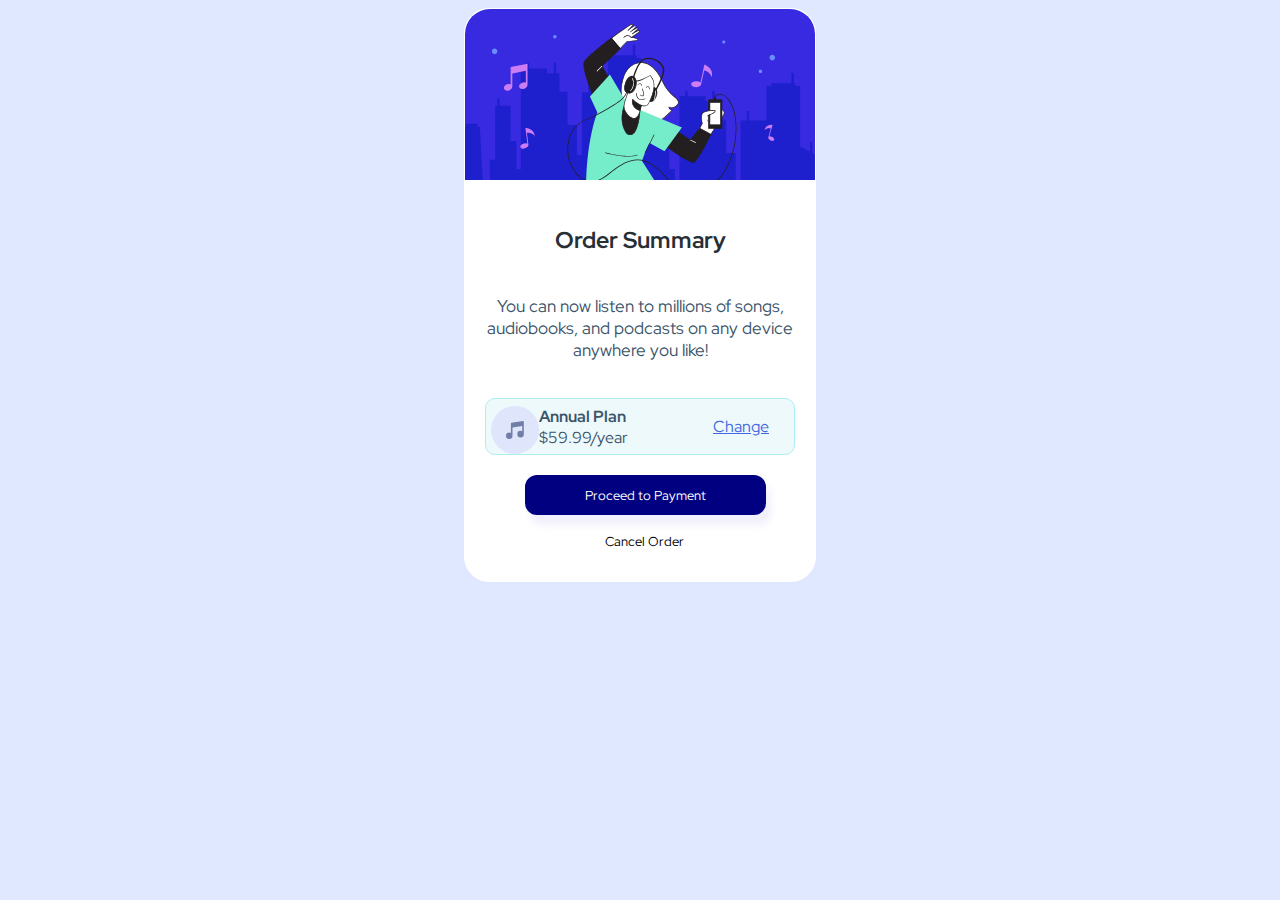
==== commit 434e8585: "Capstone project" ====
--- a/index.html
+++ b/index.html
@@ -3,50 +3,47 @@
 <head>
   <meta charset="UTF-8">
   <meta name="viewport" content="width=device-width, initial-scale=1.0"> <!-- displays site properly based on user's device -->
-  <link rel="stylesheet" href="style.css">
+
   <link rel="icon" type="image/png" sizes="32x32" href="./images/favicon-32x32.png">
+
   <title>Frontend Mentor | Order summary card</title>
 
   <!-- Feel free to remove these styles or customise in your own stylesheet 👍 -->
+  <style>
+    .attribution { font-size: 11px; text-align: center; }
+    .attribution a { color: hsl(228, 45%, 44%); }
+  </style>
+
+  <link href="style.css" rel="stylesheet">
+  <link rel="preconnect" href="https://fonts.googleapis.com">
+<link rel="preconnect" href="https://fonts.gstatic.com" crossorigin>
+<link href="https://fonts.googleapis.com/css2?family=Red+Hat+Display:wght@500;700;900&display=swap" rel="stylesheet">
 
 </head>
 <body>
+  <div class='container'>
+      <img class='girl' src=./images/illustration-hero.svg>
+          <h2>Order Summary</h2>
 
-  <section>
-  <div class="container">
-    <div class="card">
-       <img  class="image" src="images/illustration-hero.svg" alt="">
+        <p>You can now listen to millions of songs,<br/> audiobooks, and podcasts on any device<br/> anywhere you like!</p>
+      <section class="Annual">
+        <img src=./images/icon-music.svg>
+    
+     <div><strong>Annual Plan</strong>
 
-       <div class="order">
-      <div class="summary">
-        <h1>Order Summary</h1>
-        <p>You can now listen to millions of songs, audiobooks, and podcasts on any 
-        device anywhere you like! </p>
-      </div>
+      $59.99/year</div>
 
-      <div class="icon">
-        <img src="images/icon-music.svg" alt="" class="icon-image">
-        <div class="annual">
-          <h2>Annual Plan</h2>
-          <p>$59.99/year</p>
-        </div>
-        <a href="change.html" class="change">Change</a>
-      </div>
+      <a>Change</a>
+    </section>
 
-      <div class="btn">
-      Proceed to Payment
-      </div>
+    <div><button class="ptp">Proceed to Payment</button> <br/>
+    <button class= "co">Cancel Order</button></div>
 
-      <div class="cancel"><p>Cancel Order</p></div>
-
-    </div>
-    </div>
   </div>
-  </section>
-
-     
   
-  
-
+  <!-- <div class="attribution">
+    Challenge by <a href="https://www.frontendmentor.io?ref=challenge" target="_blank">Frontend Mentor</a>. 
+    Coded by <a href="#">Your Name Here</a>.
+  </div> -->
 </body>
-</html>+</html>
--- a/style.css
+++ b/style.css
@@ -1,132 +1,84 @@
-/*   The file represents the CSS for the project.  */ 
-
-@import url('https://fonts.googleapis.com/css2?family=Red+Hat+Display:wght@500;700;900&display=swap');
 body{
-    box-sizing: border-box;
-    padding: 0;
-    margin: 0;  
-    font-family: 'Red Hat Display', sans-serif;
+    background-image: url(./images/pattern-background-desktop.svg);
+    background-repeat:no-repeat;
+    background-color: hsl(225, 100%, 94%);
 }
-
-body{
+.container{
+    width: 100%;
+    max-width: 350px;
+    margin-left: auto;
+    margin-right: auto;
+    background-color: white;
+    border: 1px solid white;
+    border-radius: 25px;
+    color: rgb(58, 84, 105);
+    text-shadow: royalblue;
+    font-family:  'Red Hat Display', sans-serif;
+}
+.girl{
+    width: 100%;;
+    border-top-left-radius: 25px;
+    border-top-right-radius: 25px;
+}
+h2{
+    font-family:  'Red Hat Display', sans-serif;
+    font-size: 23px;
+    text-align: center;
+    color: rgb(39, 47, 54);
+    text-shadow: hsl(225, 100%, 94%);
+    margin: 40px;
+}
+section{
+    border: 1px solid paleturquoise;
+    background-color:rgba(198, 236, 243, 0.3);
+    margin: 20px;
+    padding-left: 5px;
+    border-radius: 10px;
+}
+.Annual{
     display:flex;
-    justify-content: center;
-    align-items: center;
-    background-image: url(images/pattern-background-mobile.svg);
-    background-repeat: no-repeat;
-    background-size: cover;
-    background-color: hsl(225, 100%, 94%);
-    min-height: 100vh;
+    font-display: center;
+    padding-top: 7px;
+    display: inline-flex;
 }
-.container {
-    position: relative;
-    width: 100%;
-    margin: 50px;
-    max-width: 400px;
-    min-height: 400px;
-    border-radius: 15px;
-    box-shadow: 0 1rem 1rem rgba(0,0,0, .2);
-    background-color: #fff;
-    
-} 
-
-.image {
-    width: 100%;
-    border-radius: 15px;
-    border-bottom-left-radius: 0px;
-    border-bottom-right-radius: 0px;
-}
-.order {
-   padding-left: 10px;
-   padding-right: 10px;
-}
-
-.summary h1 {
-    text-align: center;
-    font-weight: 150px;
-    font-size: 30px;
-    color: hsl(223, 47%, 23%);
+a{
+    text-decoration: underline royalblue;
+    padding-left: 25px;
+    margin-top: 10px; 
+    padding-right: 25px;
+    color: royalblue;
 
 }
-.summary p {
+p{
+    text-align:center;
+    font-size: 17px;
+    font-family: 'Red Hat Display', sans-serif;
+    margin-left: 20px;
+    margin-right: 20px;
+}
+button{
     text-align: center;
-    font-size: 16px;
-    color: hsl(224, 23%, 55%);
-    padding: 10px 20px 20px 20px;
+    display: inline-block;
+    margin-bottom: 15px;
+    margin-left: 35px;
 }
-.icon {
-    display: flex;
-   flex-wrap: wrap;
-   background-color: hsl(225, 83%, 97%);
-   opacity: 0.7;
-   border-radius: 10px;
-   padding: 5px 5px;
-
-
+.ptp{
+    border: 10px solid navy;
+    border-radius: 12px;
+    color: white;
+    background-color: navy;
+    font-family: 'Red Hat Display', sans-serif;
+    padding-left: 50px;
+    padding-right: 50px;
+    margin-left: 60px;
+    box-shadow: 5px 10px 7px rgba(101, 92, 221, 0.096);
 }
-.icon-image {
-    padding-right: 30px;
-    padding-left: 30px;
-    font-size: 5px!important;
-    border-radius: 100px!important;
-    background-color: hsl(225, 100%, 99%) !important;
-    
-    
-}
-.annual {
-    padding-right: 20px;
-    color:  hsl(225, 100%, 94%);
-   
-}
-.annual h2 {
-    color: hsl(223, 47%, 23%) !important;
-    font-size: 20px;
-    padding-bottom: 0px !important;
-}
-.annual p {
-    font-weight: 100px;
-    font-size: 20px;
-    margin-top: 0px;
-    padding-top: 0px !important;
-    color: hsl(224, 23%, 55%);
-  
-}
-.change {
-    padding-left: 40px;
-    margin-top: 20px;
-   font-weight: 500px;
-    text-decoration: none;
-    color:  hsl(223, 47%, 23%);
-}
-
-.btn {
-    font-size: 18px;
-    background-color: hsl(245, 75%, 52%);
-    color: white;
-    font-weight: 300px;
-    border-radius: 0.5rem;
-    text-align: center;
-    padding: 10px;
-    margin: 10px 25px 10px 25px;
-    box-shadow: 0 0.6rem 0.6rem rgba(0,0,0, .3);
-}
-
-.cancel{
-    padding: 20px 0 40px;
-    text-align: center;
-    color: hsl(224, 23%, 55%);
-    
-}
-.cancel:hover,
-.btn:hover{
-    cursor: pointer;
-}
-
-
-@media (max-width: 375px){
-    .container{
-        max-width: 300px;
-      
-        margin: 10px;
-    }
+.co{
+    border: hidden;
+    background-color: white;
+    padding-left: 50px;
+    padding-right: 50px;
+    margin-left: 90px;
+    margin-bottom: 30px;
+    font-family: 'Red Hat Display', sans-serif;
 }